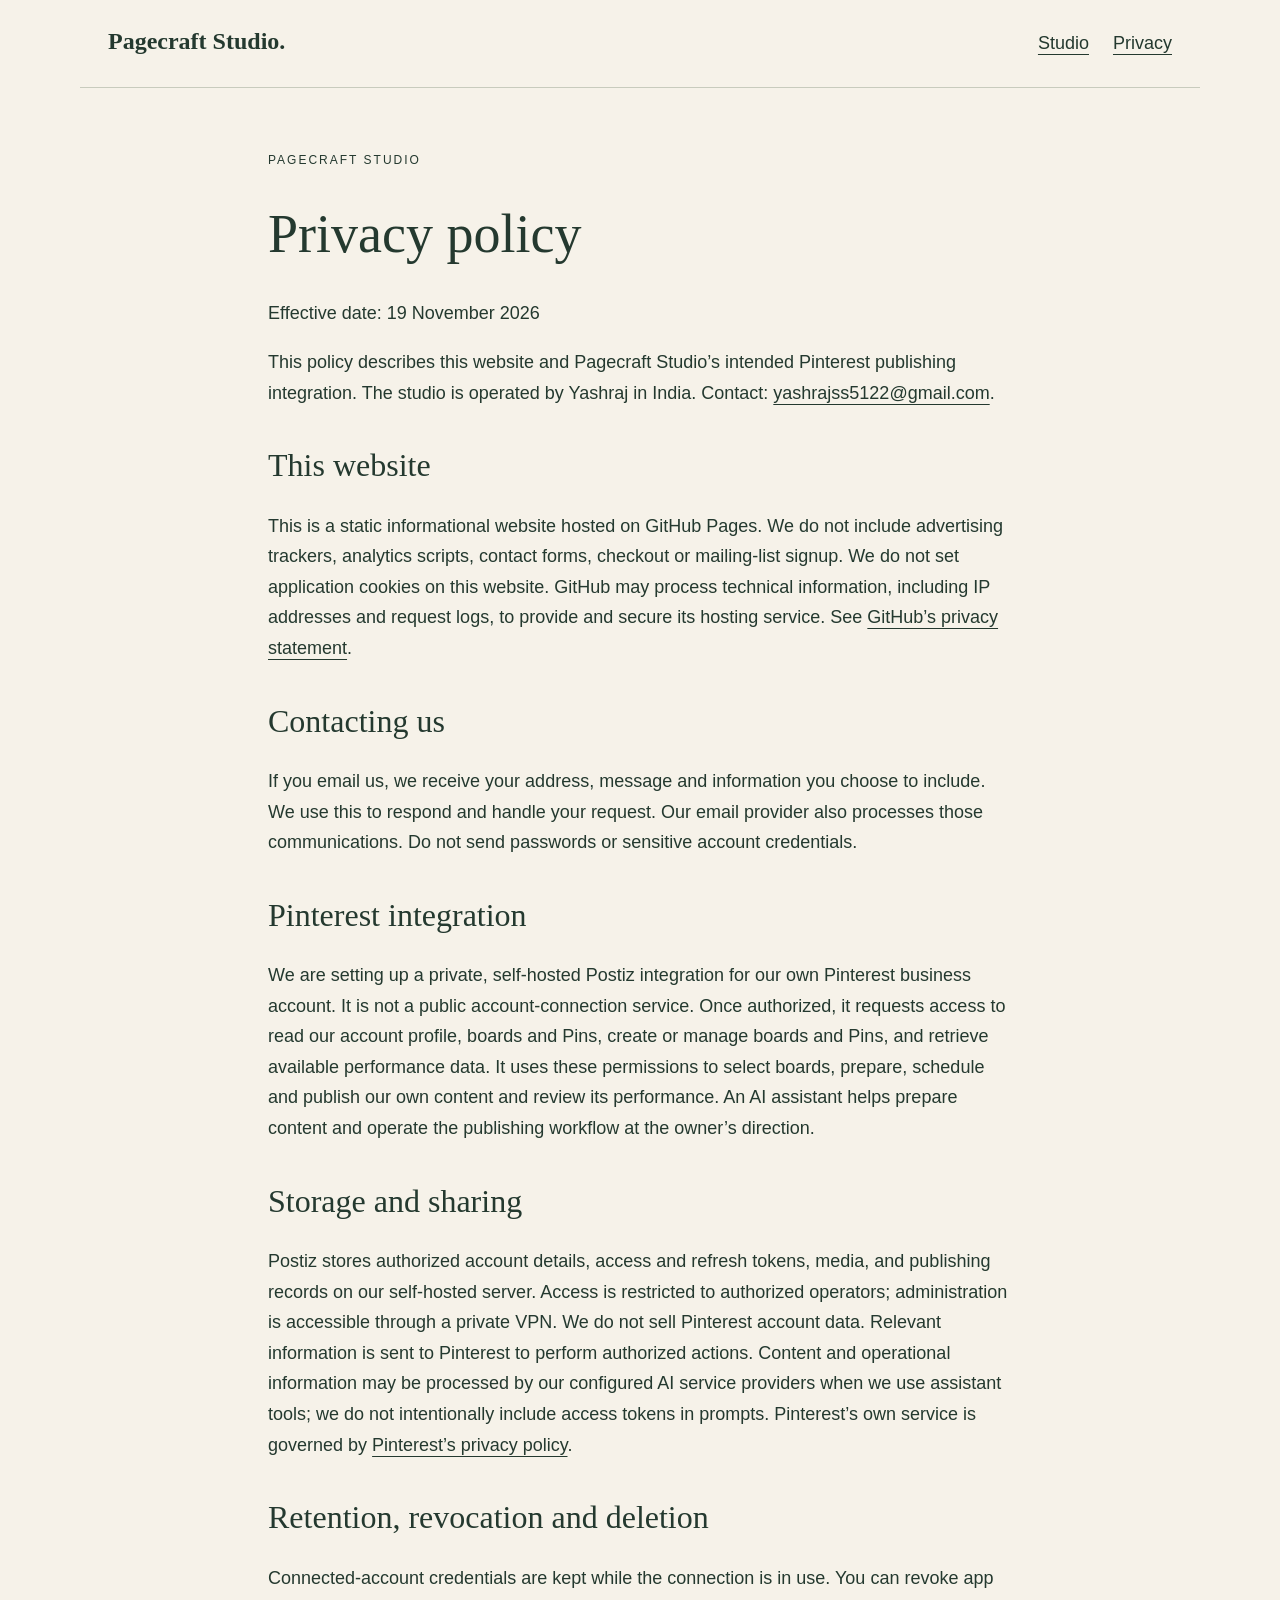
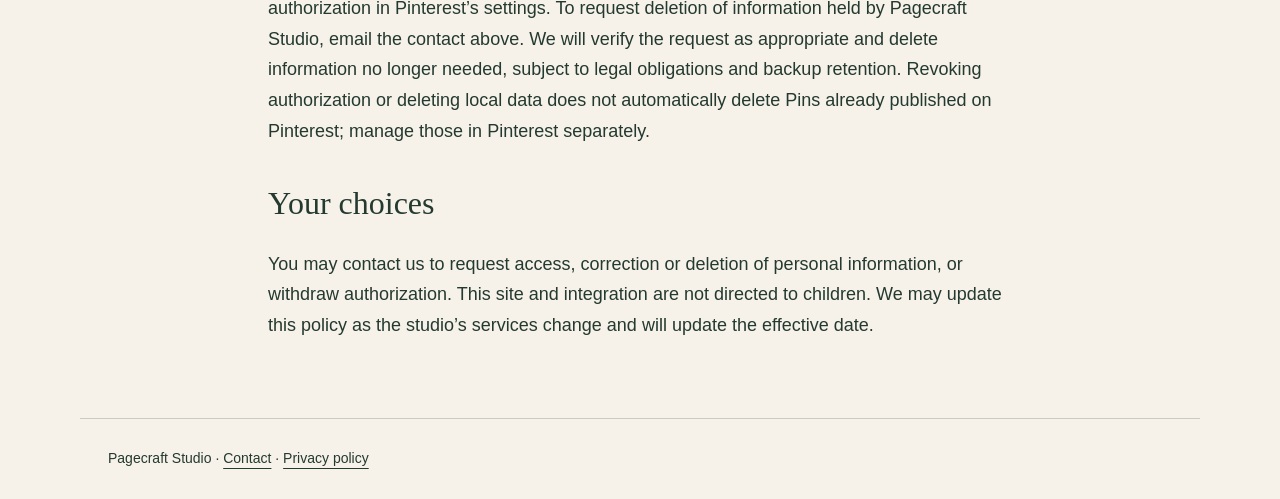
==== privacy.html @ a28537e6 "Create Pagecraft Studio homepage and privacy policy" ====
<!doctype html><html lang="en"><head><meta charset="utf-8"><meta name="viewport" content="width=device-width,initial-scale=1"><title>Privacy policy | Pagecraft Studio</title><meta name="description" content="Pagecraft Studio creates eBooks, planners and Notion templates for thoughtful everyday work."><link rel="stylesheet" href="style.css"></head><body><header><a class="brand" href="./">Pagecraft Studio<span aria-hidden="true">.</span></a><nav aria-label="Main navigation"><a href="./">Studio</a><a href="privacy.html">Privacy</a></nav></header><main class="legal"><p class="eyebrow">Pagecraft Studio</p><h1>Privacy policy</h1><p>Effective date: 19 November 2026</p><p>This policy describes this website and Pagecraft Studio’s intended Pinterest publishing integration. The studio is operated by Yashraj in India. Contact: <a href="mailto:yashrajss5122@gmail.com">yashrajss5122@gmail.com</a>.</p><h2>This website</h2><p>This is a static informational website hosted on GitHub Pages. We do not include advertising trackers, analytics scripts, contact forms, checkout or mailing-list signup. We do not set application cookies on this website. GitHub may process technical information, including IP addresses and request logs, to provide and secure its hosting service. See <a href="https://docs.github.com/en/site-policy/privacy-policies/github-general-privacy-statement">GitHub’s privacy statement</a>.</p><h2>Contacting us</h2><p>If you email us, we receive your address, message and information you choose to include. We use this to respond and handle your request. Our email provider also processes those communications. Do not send passwords or sensitive account credentials.</p><h2>Pinterest integration</h2><p>We are setting up a private, self-hosted Postiz integration for our own Pinterest business account. It is not a public account-connection service. Once authorized, it requests access to read our account profile, boards and Pins, create or manage boards and Pins, and retrieve available performance data. It uses these permissions to select boards, prepare, schedule and publish our own content and review its performance. An AI assistant helps prepare content and operate the publishing workflow at the owner’s direction.</p><h2>Storage and sharing</h2><p>Postiz stores authorized account details, access and refresh tokens, media, and publishing records on our self-hosted server. Access is restricted to authorized operators; administration is accessible through a private VPN. We do not sell Pinterest account data. Relevant information is sent to Pinterest to perform authorized actions. Content and operational information may be processed by our configured AI service providers when we use assistant tools; we do not intentionally include access tokens in prompts. Pinterest’s own service is governed by <a href="https://policy.pinterest.com/en/privacy-policy">Pinterest’s privacy policy</a>.</p><h2>Retention, revocation and deletion</h2><p>Connected-account credentials are kept while the connection is in use. You can revoke app authorization in Pinterest’s settings. To request deletion of information held by Pagecraft Studio, email the contact above. We will verify the request as appropriate and delete information no longer needed, subject to legal obligations and backup retention. Revoking authorization or deleting local data does not automatically delete Pins already published on Pinterest; manage those in Pinterest separately.</p><h2>Your choices</h2><p>You may contact us to request access, correction or deletion of personal information, or withdraw authorization. This site and integration are not directed to children. We may update this policy as the studio’s services change and will update the effective date.</p></main><footer>Pagecraft Studio · <a href="mailto:yashrajss5122@gmail.com">Contact</a> · <a href="privacy.html">Privacy policy</a></footer></body></html>
---- style.css ----
*{box-sizing:border-box}body{margin:0;background:#f6f2e9;color:#24392f;font:18px/1.7 Arial,sans-serif}a{color:inherit;text-underline-offset:5px}header,main,footer{max-width:1120px;margin:auto;padding:28px}header{display:flex;justify-content:space-between;border-bottom:1px solid #c8cbbd}.brand{font: bold 24px Georgia,serif;text-decoration:none}nav a{margin-left:24px}h1,h2{font-family:Georgia,serif;line-height:1.12;font-weight:normal}h1{font-size:clamp(48px,7vw,90px);max-width:850px;margin:34px 0}h2{font-size:32px}.eyebrow{font-size:12px;letter-spacing:2px;text-transform:uppercase}.hero{padding:65px 0}.intro{max-width:620px;font-size:21px}.button{display:inline-block;background:#24392f;color:#fff;padding:13px 24px;text-decoration:none;margin-top:20px}.catalog{border-top:1px solid #c8cbbd;padding:28px 0}.row{display:grid;grid-template-columns:60px 1fr 1fr;gap:20px;border-bottom:1px solid #c8cbbd;padding:24px 0}.row h2{margin:0}.row p{margin:0;color:#4c5c52}footer{border-top:1px solid #c8cbbd;font-size:14px}.legal{max-width:800px;padding-top:50px;padding-bottom:60px}.legal h1{font-size:54px}.legal h2{margin-top:40px}.muted{color:#536356}@media(max-width:650px){header{display:block}nav a{margin:0 20px 0 0}.hero{padding:35px 0}.row{grid-template-columns:35px 1fr}.row p{grid-column:2}main,header,footer{padding:22px}}
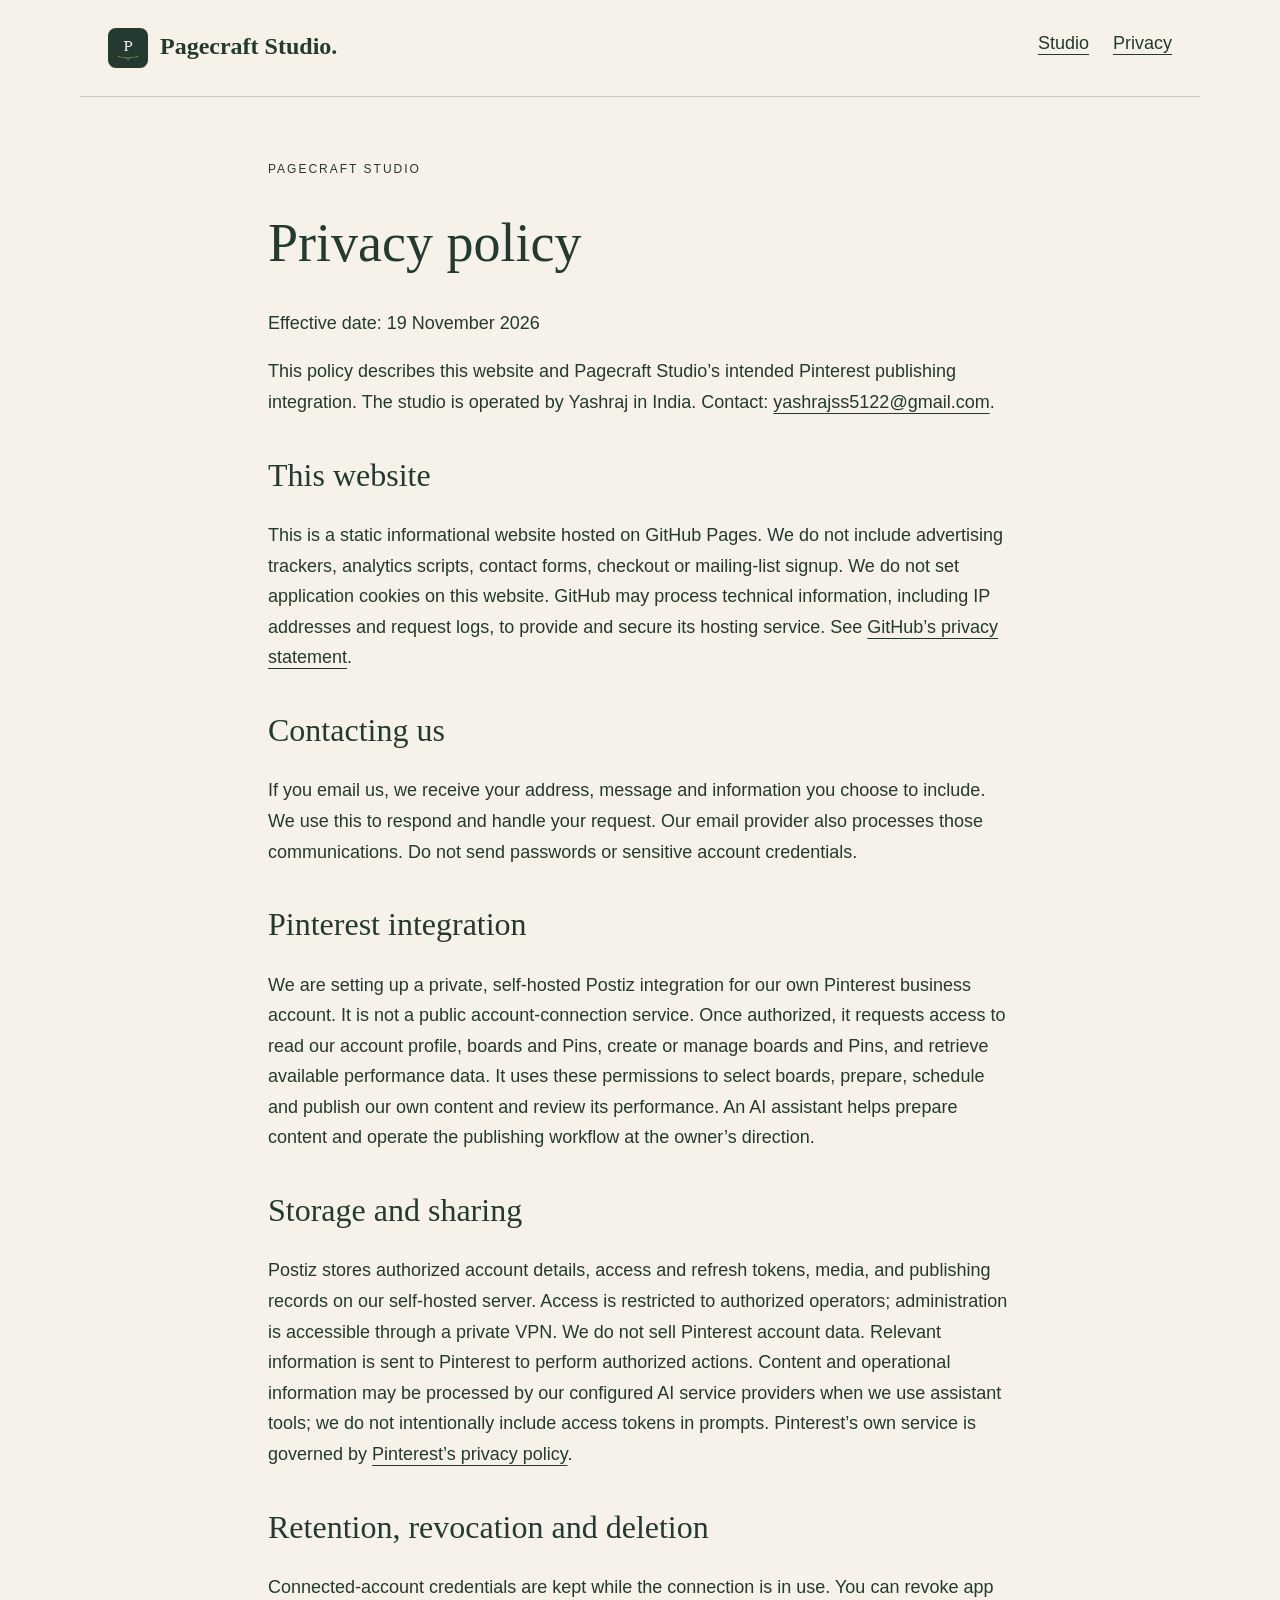
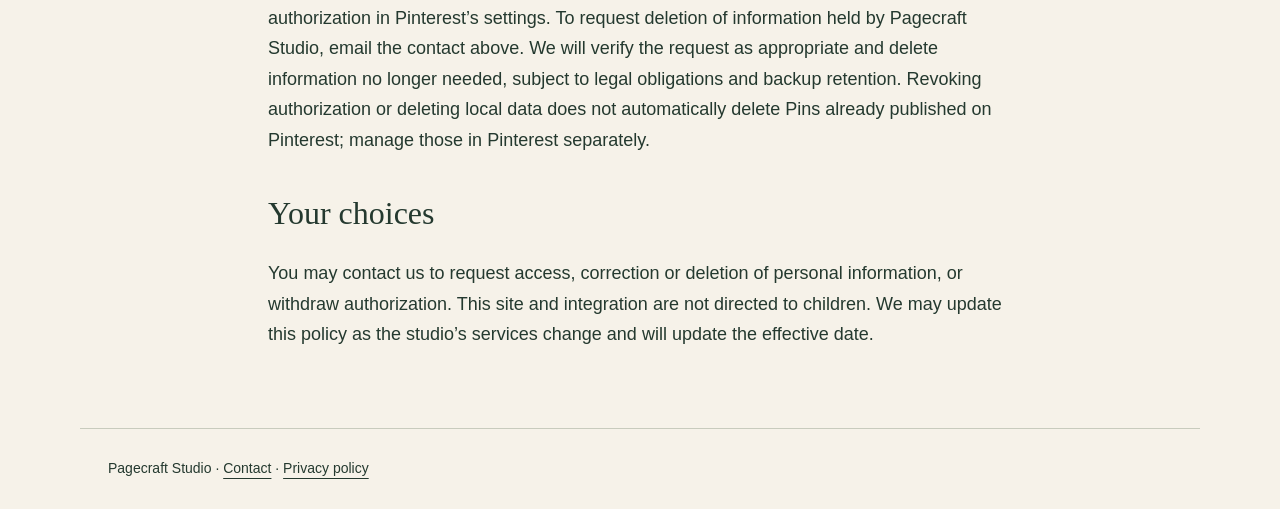
==== commit 0f018bdc: "Use existing studio icon consistently across website" ====
--- a/privacy.html
+++ b/privacy.html
@@ -1 +1 @@
-<!doctype html><html lang="en"><head><meta charset="utf-8"><meta name="viewport" content="width=device-width,initial-scale=1"><title>Privacy policy | Pagecraft Studio</title><meta name="description" content="Pagecraft Studio creates eBooks, planners and Notion templates for thoughtful everyday work."><link rel="stylesheet" href="style.css"></head><body><header><a class="brand" href="./">Pagecraft Studio<span aria-hidden="true">.</span></a><nav aria-label="Main navigation"><a href="./">Studio</a><a href="privacy.html">Privacy</a></nav></header><main class="legal"><p class="eyebrow">Pagecraft Studio</p><h1>Privacy policy</h1><p>Effective date: 19 November 2026</p><p>This policy describes this website and Pagecraft Studio’s intended Pinterest publishing integration. The studio is operated by Yashraj in India. Contact: <a href="mailto:yashrajss5122@gmail.com">yashrajss5122@gmail.com</a>.</p><h2>This website</h2><p>This is a static informational website hosted on GitHub Pages. We do not include advertising trackers, analytics scripts, contact forms, checkout or mailing-list signup. We do not set application cookies on this website. GitHub may process technical information, including IP addresses and request logs, to provide and secure its hosting service. See <a href="https://docs.github.com/en/site-policy/privacy-policies/github-general-privacy-statement">GitHub’s privacy statement</a>.</p><h2>Contacting us</h2><p>If you email us, we receive your address, message and information you choose to include. We use this to respond and handle your request. Our email provider also processes those communications. Do not send passwords or sensitive account credentials.</p><h2>Pinterest integration</h2><p>We are setting up a private, self-hosted Postiz integration for our own Pinterest business account. It is not a public account-connection service. Once authorized, it requests access to read our account profile, boards and Pins, create or manage boards and Pins, and retrieve available performance data. It uses these permissions to select boards, prepare, schedule and publish our own content and review its performance. An AI assistant helps prepare content and operate the publishing workflow at the owner’s direction.</p><h2>Storage and sharing</h2><p>Postiz stores authorized account details, access and refresh tokens, media, and publishing records on our self-hosted server. Access is restricted to authorized operators; administration is accessible through a private VPN. We do not sell Pinterest account data. Relevant information is sent to Pinterest to perform authorized actions. Content and operational information may be processed by our configured AI service providers when we use assistant tools; we do not intentionally include access tokens in prompts. Pinterest’s own service is governed by <a href="https://policy.pinterest.com/en/privacy-policy">Pinterest’s privacy policy</a>.</p><h2>Retention, revocation and deletion</h2><p>Connected-account credentials are kept while the connection is in use. You can revoke app authorization in Pinterest’s settings. To request deletion of information held by Pagecraft Studio, email the contact above. We will verify the request as appropriate and delete information no longer needed, subject to legal obligations and backup retention. Revoking authorization or deleting local data does not automatically delete Pins already published on Pinterest; manage those in Pinterest separately.</p><h2>Your choices</h2><p>You may contact us to request access, correction or deletion of personal information, or withdraw authorization. This site and integration are not directed to children. We may update this policy as the studio’s services change and will update the effective date.</p></main><footer>Pagecraft Studio · <a href="mailto:yashrajss5122@gmail.com">Contact</a> · <a href="privacy.html">Privacy policy</a></footer></body></html>+<!doctype html><html lang="en"><head><meta charset="utf-8"><meta name="viewport" content="width=device-width,initial-scale=1"><title>Privacy policy | Pagecraft Studio</title><meta name="description" content="Pagecraft Studio creates eBooks, planners and Notion templates for thoughtful everyday work."><link rel="icon" type="image/png" href="brand/favicon.png"><link rel="apple-touch-icon" href="brand/pagecraft-studio-icon.png"><link rel="stylesheet" href="style.css"></head><body><header><a class="brand" href="./"><img src="brand/pagecraft-studio-icon.png" alt="" width="40" height="40" style="vertical-align:middle;margin-right:12px;border-radius:8px">Pagecraft Studio<span aria-hidden="true">.</span></a><nav aria-label="Main navigation"><a href="./">Studio</a><a href="privacy.html">Privacy</a></nav></header><main class="legal"><p class="eyebrow">Pagecraft Studio</p><h1>Privacy policy</h1><p>Effective date: 19 November 2026</p><p>This policy describes this website and Pagecraft Studio’s intended Pinterest publishing integration. The studio is operated by Yashraj in India. Contact: <a href="mailto:yashrajss5122@gmail.com">yashrajss5122@gmail.com</a>.</p><h2>This website</h2><p>This is a static informational website hosted on GitHub Pages. We do not include advertising trackers, analytics scripts, contact forms, checkout or mailing-list signup. We do not set application cookies on this website. GitHub may process technical information, including IP addresses and request logs, to provide and secure its hosting service. See <a href="https://docs.github.com/en/site-policy/privacy-policies/github-general-privacy-statement">GitHub’s privacy statement</a>.</p><h2>Contacting us</h2><p>If you email us, we receive your address, message and information you choose to include. We use this to respond and handle your request. Our email provider also processes those communications. Do not send passwords or sensitive account credentials.</p><h2>Pinterest integration</h2><p>We are setting up a private, self-hosted Postiz integration for our own Pinterest business account. It is not a public account-connection service. Once authorized, it requests access to read our account profile, boards and Pins, create or manage boards and Pins, and retrieve available performance data. It uses these permissions to select boards, prepare, schedule and publish our own content and review its performance. An AI assistant helps prepare content and operate the publishing workflow at the owner’s direction.</p><h2>Storage and sharing</h2><p>Postiz stores authorized account details, access and refresh tokens, media, and publishing records on our self-hosted server. Access is restricted to authorized operators; administration is accessible through a private VPN. We do not sell Pinterest account data. Relevant information is sent to Pinterest to perform authorized actions. Content and operational information may be processed by our configured AI service providers when we use assistant tools; we do not intentionally include access tokens in prompts. Pinterest’s own service is governed by <a href="https://policy.pinterest.com/en/privacy-policy">Pinterest’s privacy policy</a>.</p><h2>Retention, revocation and deletion</h2><p>Connected-account credentials are kept while the connection is in use. You can revoke app authorization in Pinterest’s settings. To request deletion of information held by Pagecraft Studio, email the contact above. We will verify the request as appropriate and delete information no longer needed, subject to legal obligations and backup retention. Revoking authorization or deleting local data does not automatically delete Pins already published on Pinterest; manage those in Pinterest separately.</p><h2>Your choices</h2><p>You may contact us to request access, correction or deletion of personal information, or withdraw authorization. This site and integration are not directed to children. We may update this policy as the studio’s services change and will update the effective date.</p></main><footer>Pagecraft Studio · <a href="mailto:yashrajss5122@gmail.com">Contact</a> · <a href="privacy.html">Privacy policy</a></footer></body></html>
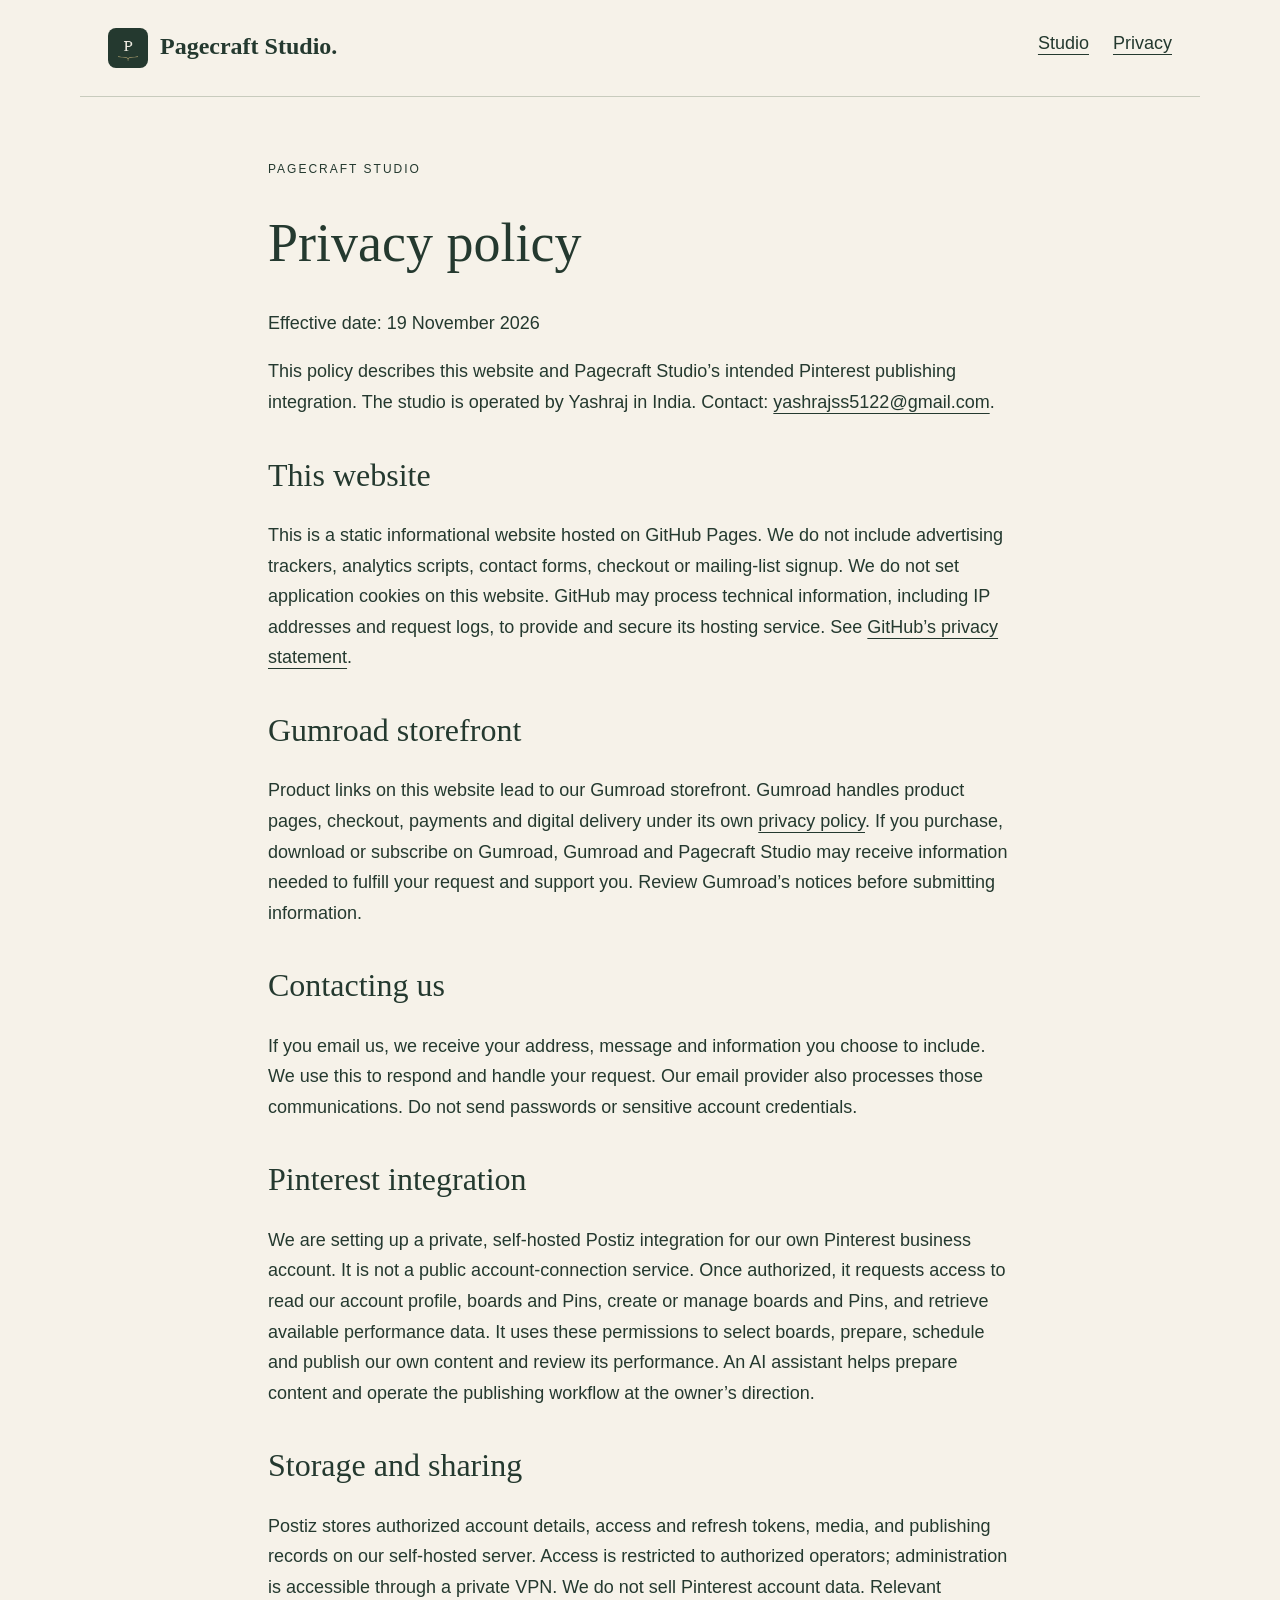
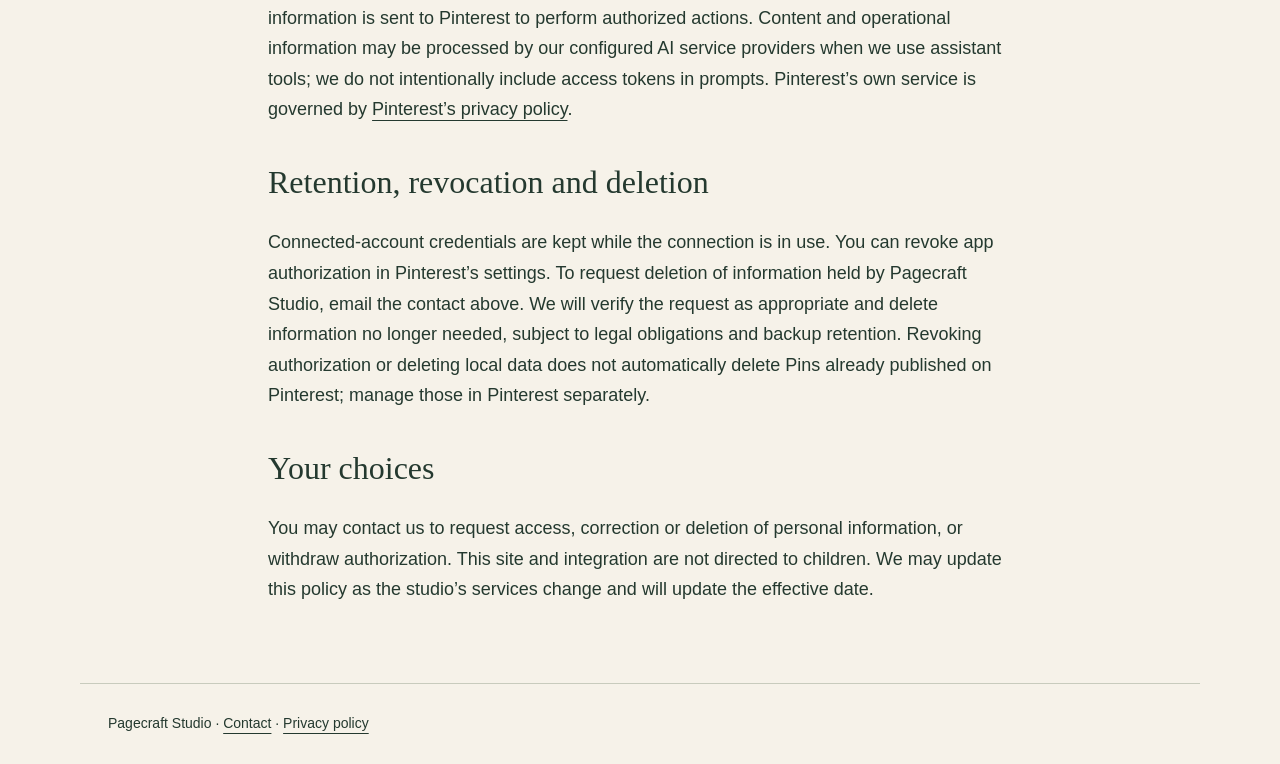
==== commit a775c0dd: "Show available Gumroad products on studio website" ====
--- a/privacy.html
+++ b/privacy.html
@@ -1 +1 @@
-<!doctype html><html lang="en"><head><meta charset="utf-8"><meta name="viewport" content="width=device-width,initial-scale=1"><title>Privacy policy | Pagecraft Studio</title><meta name="description" content="Pagecraft Studio creates eBooks, planners and Notion templates for thoughtful everyday work."><link rel="icon" type="image/png" href="brand/favicon.png"><link rel="apple-touch-icon" href="brand/pagecraft-studio-icon.png"><link rel="stylesheet" href="style.css"></head><body><header><a class="brand" href="./"><img src="brand/pagecraft-studio-icon.png" alt="" width="40" height="40" style="vertical-align:middle;margin-right:12px;border-radius:8px">Pagecraft Studio<span aria-hidden="true">.</span></a><nav aria-label="Main navigation"><a href="./">Studio</a><a href="privacy.html">Privacy</a></nav></header><main class="legal"><p class="eyebrow">Pagecraft Studio</p><h1>Privacy policy</h1><p>Effective date: 19 November 2026</p><p>This policy describes this website and Pagecraft Studio’s intended Pinterest publishing integration. The studio is operated by Yashraj in India. Contact: <a href="mailto:yashrajss5122@gmail.com">yashrajss5122@gmail.com</a>.</p><h2>This website</h2><p>This is a static informational website hosted on GitHub Pages. We do not include advertising trackers, analytics scripts, contact forms, checkout or mailing-list signup. We do not set application cookies on this website. GitHub may process technical information, including IP addresses and request logs, to provide and secure its hosting service. See <a href="https://docs.github.com/en/site-policy/privacy-policies/github-general-privacy-statement">GitHub’s privacy statement</a>.</p><h2>Contacting us</h2><p>If you email us, we receive your address, message and information you choose to include. We use this to respond and handle your request. Our email provider also processes those communications. Do not send passwords or sensitive account credentials.</p><h2>Pinterest integration</h2><p>We are setting up a private, self-hosted Postiz integration for our own Pinterest business account. It is not a public account-connection service. Once authorized, it requests access to read our account profile, boards and Pins, create or manage boards and Pins, and retrieve available performance data. It uses these permissions to select boards, prepare, schedule and publish our own content and review its performance. An AI assistant helps prepare content and operate the publishing workflow at the owner’s direction.</p><h2>Storage and sharing</h2><p>Postiz stores authorized account details, access and refresh tokens, media, and publishing records on our self-hosted server. Access is restricted to authorized operators; administration is accessible through a private VPN. We do not sell Pinterest account data. Relevant information is sent to Pinterest to perform authorized actions. Content and operational information may be processed by our configured AI service providers when we use assistant tools; we do not intentionally include access tokens in prompts. Pinterest’s own service is governed by <a href="https://policy.pinterest.com/en/privacy-policy">Pinterest’s privacy policy</a>.</p><h2>Retention, revocation and deletion</h2><p>Connected-account credentials are kept while the connection is in use. You can revoke app authorization in Pinterest’s settings. To request deletion of information held by Pagecraft Studio, email the contact above. We will verify the request as appropriate and delete information no longer needed, subject to legal obligations and backup retention. Revoking authorization or deleting local data does not automatically delete Pins already published on Pinterest; manage those in Pinterest separately.</p><h2>Your choices</h2><p>You may contact us to request access, correction or deletion of personal information, or withdraw authorization. This site and integration are not directed to children. We may update this policy as the studio’s services change and will update the effective date.</p></main><footer>Pagecraft Studio · <a href="mailto:yashrajss5122@gmail.com">Contact</a> · <a href="privacy.html">Privacy policy</a></footer></body></html>+<!doctype html><html lang="en"><head><meta charset="utf-8"><meta name="viewport" content="width=device-width,initial-scale=1"><title>Privacy policy | Pagecraft Studio</title><meta name="description" content="Pagecraft Studio creates eBooks, planners and Notion templates for thoughtful everyday work."><link rel="icon" type="image/png" href="brand/favicon.png"><link rel="apple-touch-icon" href="brand/pagecraft-studio-icon.png"><link rel="stylesheet" href="style.css"></head><body><header><a class="brand" href="./"><img src="brand/pagecraft-studio-icon.png" alt="" width="40" height="40" style="vertical-align:middle;margin-right:12px;border-radius:8px">Pagecraft Studio<span aria-hidden="true">.</span></a><nav aria-label="Main navigation"><a href="./">Studio</a><a href="privacy.html">Privacy</a></nav></header><main class="legal"><p class="eyebrow">Pagecraft Studio</p><h1>Privacy policy</h1><p>Effective date: 19 November 2026</p><p>This policy describes this website and Pagecraft Studio’s intended Pinterest publishing integration. The studio is operated by Yashraj in India. Contact: <a href="mailto:yashrajss5122@gmail.com">yashrajss5122@gmail.com</a>.</p><h2>This website</h2><p>This is a static informational website hosted on GitHub Pages. We do not include advertising trackers, analytics scripts, contact forms, checkout or mailing-list signup. We do not set application cookies on this website. GitHub may process technical information, including IP addresses and request logs, to provide and secure its hosting service. See <a href="https://docs.github.com/en/site-policy/privacy-policies/github-general-privacy-statement">GitHub’s privacy statement</a>.</p><h2>Gumroad storefront</h2><p>Product links on this website lead to our Gumroad storefront. Gumroad handles product pages, checkout, payments and digital delivery under its own <a href="https://gumroad.com/privacy">privacy policy</a>. If you purchase, download or subscribe on Gumroad, Gumroad and Pagecraft Studio may receive information needed to fulfill your request and support you. Review Gumroad’s notices before submitting information.</p><h2>Contacting us</h2><p>If you email us, we receive your address, message and information you choose to include. We use this to respond and handle your request. Our email provider also processes those communications. Do not send passwords or sensitive account credentials.</p><h2>Pinterest integration</h2><p>We are setting up a private, self-hosted Postiz integration for our own Pinterest business account. It is not a public account-connection service. Once authorized, it requests access to read our account profile, boards and Pins, create or manage boards and Pins, and retrieve available performance data. It uses these permissions to select boards, prepare, schedule and publish our own content and review its performance. An AI assistant helps prepare content and operate the publishing workflow at the owner’s direction.</p><h2>Storage and sharing</h2><p>Postiz stores authorized account details, access and refresh tokens, media, and publishing records on our self-hosted server. Access is restricted to authorized operators; administration is accessible through a private VPN. We do not sell Pinterest account data. Relevant information is sent to Pinterest to perform authorized actions. Content and operational information may be processed by our configured AI service providers when we use assistant tools; we do not intentionally include access tokens in prompts. Pinterest’s own service is governed by <a href="https://policy.pinterest.com/en/privacy-policy">Pinterest’s privacy policy</a>.</p><h2>Retention, revocation and deletion</h2><p>Connected-account credentials are kept while the connection is in use. You can revoke app authorization in Pinterest’s settings. To request deletion of information held by Pagecraft Studio, email the contact above. We will verify the request as appropriate and delete information no longer needed, subject to legal obligations and backup retention. Revoking authorization or deleting local data does not automatically delete Pins already published on Pinterest; manage those in Pinterest separately.</p><h2>Your choices</h2><p>You may contact us to request access, correction or deletion of personal information, or withdraw authorization. This site and integration are not directed to children. We may update this policy as the studio’s services change and will update the effective date.</p></main><footer>Pagecraft Studio · <a href="mailto:yashrajss5122@gmail.com">Contact</a> · <a href="privacy.html">Privacy policy</a></footer></body></html>
--- a/style.css
+++ b/style.css
@@ -1 +1,2 @@
-*{box-sizing:border-box}body{margin:0;background:#f6f2e9;color:#24392f;font:18px/1.7 Arial,sans-serif}a{color:inherit;text-underline-offset:5px}header,main,footer{max-width:1120px;margin:auto;padding:28px}header{display:flex;justify-content:space-between;border-bottom:1px solid #c8cbbd}.brand{font: bold 24px Georgia,serif;text-decoration:none}nav a{margin-left:24px}h1,h2{font-family:Georgia,serif;line-height:1.12;font-weight:normal}h1{font-size:clamp(48px,7vw,90px);max-width:850px;margin:34px 0}h2{font-size:32px}.eyebrow{font-size:12px;letter-spacing:2px;text-transform:uppercase}.hero{padding:65px 0}.intro{max-width:620px;font-size:21px}.button{display:inline-block;background:#24392f;color:#fff;padding:13px 24px;text-decoration:none;margin-top:20px}.catalog{border-top:1px solid #c8cbbd;padding:28px 0}.row{display:grid;grid-template-columns:60px 1fr 1fr;gap:20px;border-bottom:1px solid #c8cbbd;padding:24px 0}.row h2{margin:0}.row p{margin:0;color:#4c5c52}footer{border-top:1px solid #c8cbbd;font-size:14px}.legal{max-width:800px;padding-top:50px;padding-bottom:60px}.legal h1{font-size:54px}.legal h2{margin-top:40px}.muted{color:#536356}@media(max-width:650px){header{display:block}nav a{margin:0 20px 0 0}.hero{padding:35px 0}.row{grid-template-columns:35px 1fr}.row p{grid-column:2}main,header,footer{padding:22px}}+*{box-sizing:border-box}body{margin:0;background:#f6f2e9;color:#24392f;font:18px/1.7 Arial,sans-serif}a{color:inherit;text-underline-offset:5px}header,main,footer{max-width:1120px;margin:auto;padding:28px}header{display:flex;justify-content:space-between;border-bottom:1px solid #c8cbbd}.brand{font: bold 24px Georgia,serif;text-decoration:none}nav a{margin-left:24px}h1,h2{font-family:Georgia,serif;line-height:1.12;font-weight:normal}h1{font-size:clamp(48px,7vw,90px);max-width:850px;margin:34px 0}h2{font-size:32px}.eyebrow{font-size:12px;letter-spacing:2px;text-transform:uppercase}.hero{padding:65px 0}.intro{max-width:620px;font-size:21px}.button{display:inline-block;background:#24392f;color:#fff;padding:13px 24px;text-decoration:none;margin-top:20px}.catalog{border-top:1px solid #c8cbbd;padding:28px 0}.row{display:grid;grid-template-columns:60px 1fr 1fr;gap:20px;border-bottom:1px solid #c8cbbd;padding:24px 0}.row h2{margin:0}.row p{margin:0;color:#4c5c52}footer{border-top:1px solid #c8cbbd;font-size:14px}.legal{max-width:800px;padding-top:50px;padding-bottom:60px}.legal h1{font-size:54px}.legal h2{margin-top:40px}.muted{color:#536356}@media(max-width:650px){header{display:block}nav a{margin:0 20px 0 0}.hero{padding:35px 0}.row{grid-template-columns:35px 1fr}.row p{grid-column:2}main,header,footer{padding:22px}}
+.products{display:grid;grid-template-columns:repeat(2,minmax(0,1fr));gap:48px 28px;margin:35px 0 45px}.products article{border-top:1px solid #c8cbbd;padding-top:16px;display:flex;flex-direction:column}.products img{width:100%;height:260px;object-fit:contain;background:#ece8dc}.products h3{font:normal 30px/1.2 Georgia,serif;margin:4px 0 12px}.products p{margin:8px 0 16px}.products a{margin-top:auto;font-weight:bold}.products .eyebrow{margin-top:22px}.products a:focus-visible,.button:focus-visible,nav a:focus-visible{outline:3px solid #a97032;outline-offset:4px}@media(max-width:650px){.products{grid-template-columns:1fr}.products img{height:230px}}
